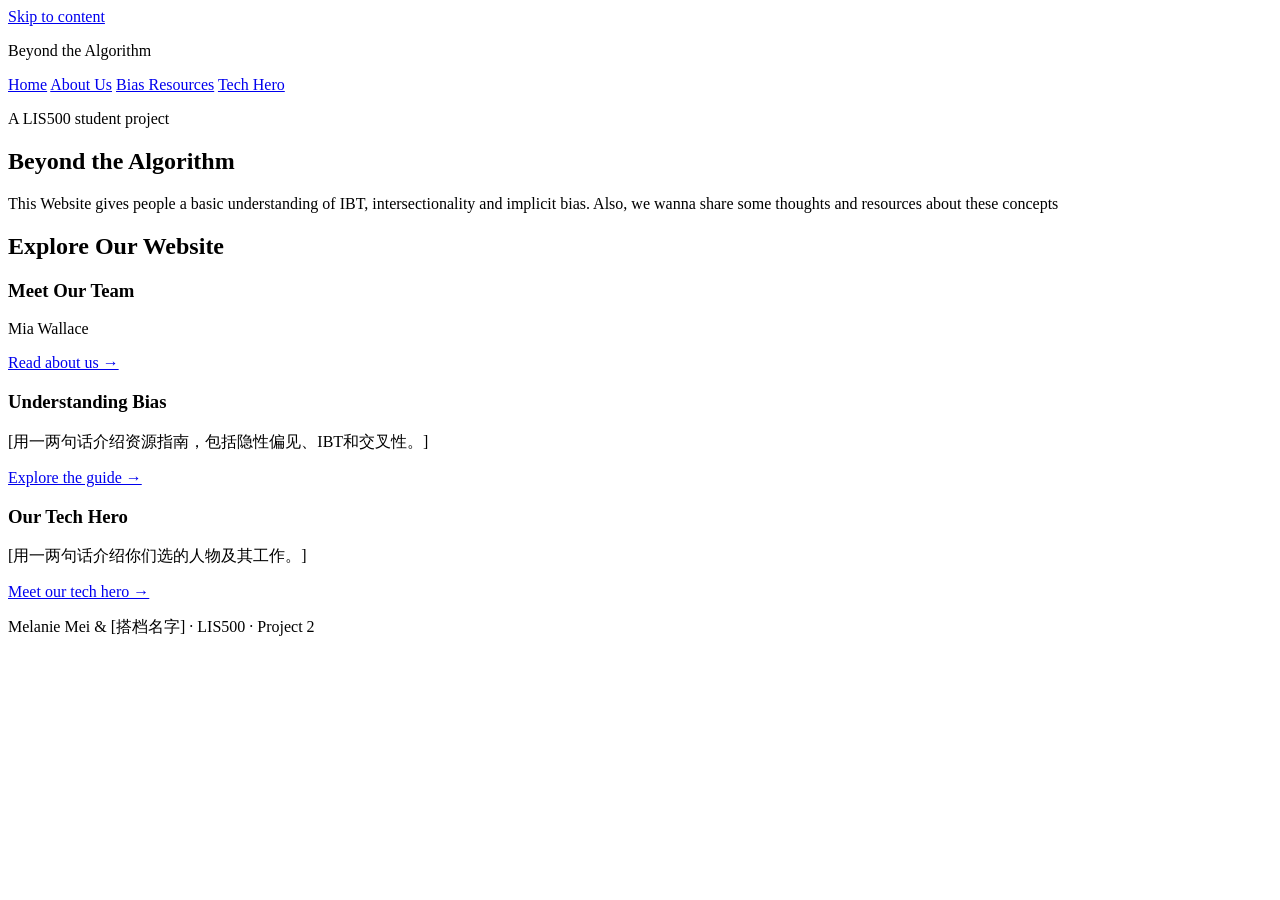
==== index.html @ 076794e0 "Update index.html" ====
<!DOCTYPE html>
<html lang="en">
<head>
  <meta charset="UTF-8">
  <meta name="viewport" content="width=device-width, initial-scale=1.0">
  <title>Beyond the Algorithm | Home</title>
  <link rel="stylesheet" href="stylepage.css">
</head>

<body>
  <!--
  This is the main page
  -->

  <a class="skip-link" href="#main">Skip to content</a>

  <header>
    <p class="site-name">Beyond the Algorithm</p>

    <nav aria-label="Main navigation">
      <a href="index.html" aria-current="page">Home</a>
      <a href="about.html">About Us</a>
      <a href="resources.html">Bias Resources</a>
      <a href="heroes.html">Tech Hero</a>
    </nav>
  </header>
   <!--
  Nevagation options
  -->

  <main id="main">
    <section class="intro">
      <p class="eyebrow">A LIS500 student project</p>
      <h1>Beyond the Algorithm</h1>
      <p>This Website gives people a basic understanding of IBT, intersectionality and implicit bias.
      Also, we wanna share some thoughts and resources about these concepts</p>
    </section>

    <section aria-labelledby="explore-heading">
      <h2 id="explore-heading">Explore Our Website</h2>

      <div class="cards">
        <article class="card">
          <h3>Meet Our Team</h3>
          <p>Mia Wallace</p>
          <a href="about.html">Read about us →</a>
        </article>

        <article class="card">
          <h3>Understanding Bias</h3>
          <p>[用一两句话介绍资源指南，包括隐性偏见、IBT和交叉性。]</p>
          <a href="resources.html">Explore the guide →</a>
        </article>

        <article class="card">
          <h3>Our Tech Hero</h3>
          <p>[用一两句话介绍你们选的人物及其工作。]</p>
          <a href="heroes.html">Meet our tech hero →</a>
        </article>
      </div>
    </section>
  </main>

  <footer>
    <p>Melanie Mei &amp; [搭档名字] · LIS500 · Project 2</p>
  </footer>
</body>
</html>
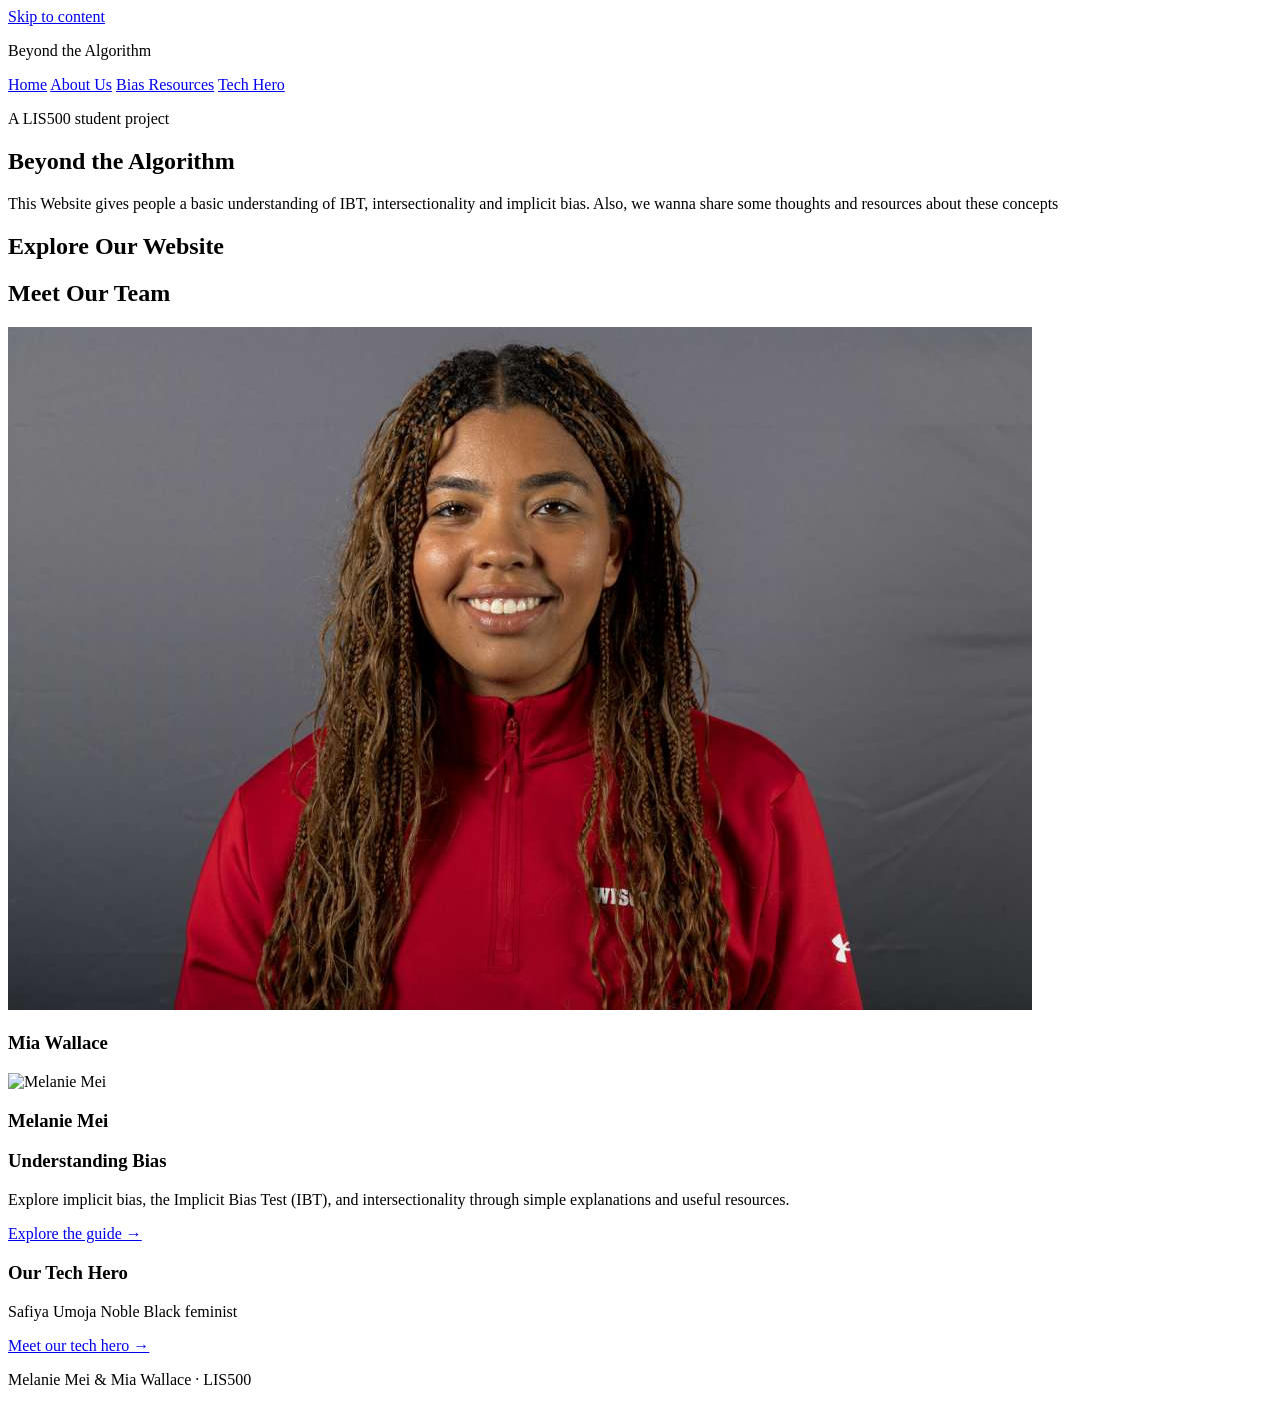
==== commit 27721d92: "Update index.html" ====
--- a/index.html
+++ b/index.html
@@ -38,23 +38,45 @@
 
     <section aria-labelledby="explore-heading">
       <h2 id="explore-heading">Explore Our Website</h2>
+      
+<!-- Team portraits and team members' names. MM -->
+<section class="team-section" aria-labelledby="team-heading">
+  <h2 id="team-heading">Meet Our Team</h2>
 
-      <div class="cards">
-        <article class="card">
-          <h3>Meet Our Team</h3>
-          <p>Mia Wallace</p>
-          <a href="about.html">Read about us →</a>
-        </article>
+  <div class="team-grid">
+    <article class="team-member">
+      <img
+        class="team-photo"
+        src="PHOTO-2026-10-05-20-46-10.jpg"
+        alt="Mia Wallace"
+      >
 
+      <h3>Mia Wallace</h3>
+    </article>
+
+    <article class="team-member">
+      <img
+        class="team-photo"
+        src="IMG_7918.HEIC"
+        alt="Melanie Mei"
+      >
+
+      <h3>Melanie Mei</h3>
+    </article>
+  </div>
+</section>
+      
+<!-- A glance of our site MM -->
         <article class="card">
           <h3>Understanding Bias</h3>
-          <p>[用一两句话介绍资源指南，包括隐性偏见、IBT和交叉性。]</p>
+          <p>Explore implicit bias, the Implicit Bias Test (IBT), and intersectionality through simple explanations and useful resources. </p>
           <a href="resources.html">Explore the guide →</a>
         </article>
 
         <article class="card">
           <h3>Our Tech Hero</h3>
-          <p>[用一两句话介绍你们选的人物及其工作。]</p>
+          <p>Safiya Umoja Noble
+               Black feminist</p>
           <a href="heroes.html">Meet our tech hero →</a>
         </article>
       </div>
@@ -62,7 +84,7 @@
   </main>
 
   <footer>
-    <p>Melanie Mei &amp; [搭档名字] · LIS500 · Project 2</p>
+    <p>Melanie Mei &amp; Mia Wallace · LIS500</p>
   </footer>
 </body>
 </html>
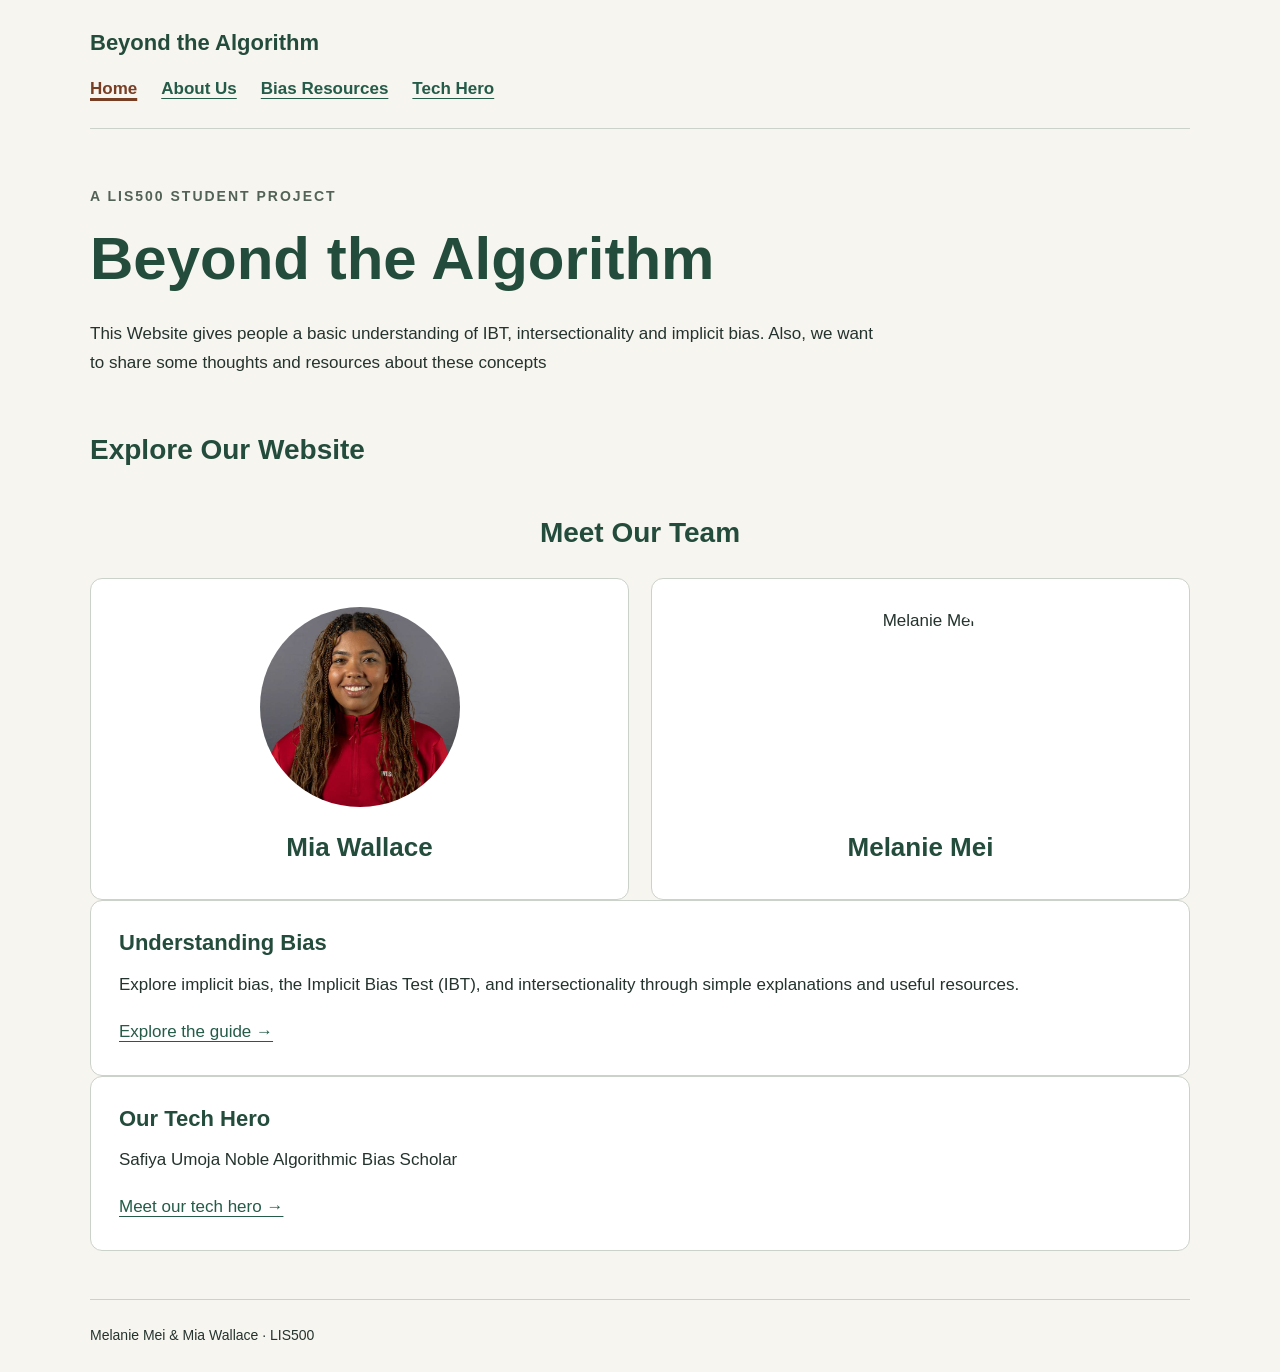
==== commit d88e45ff: "Correct grammar in index.html content" ====
--- a/index.html
+++ b/index.html
@@ -33,7 +33,7 @@
       <p class="eyebrow">A LIS500 student project</p>
       <h1>Beyond the Algorithm</h1>
       <p>This Website gives people a basic understanding of IBT, intersectionality and implicit bias.
-      Also, we wanna share some thoughts and resources about these concepts</p>
+      Also, we want to share some thoughts and resources about these concepts</p>
     </section>
 
     <section aria-labelledby="explore-heading">
@@ -76,7 +76,7 @@
         <article class="card">
           <h3>Our Tech Hero</h3>
           <p>Safiya Umoja Noble
-               Black feminist</p>
+               Algorithmic Bias Scholar</p>
           <a href="heroes.html">Meet our tech hero →</a>
         </article>
       </div>
--- a/stylepage.css
+++ b/stylepage.css
@@ -0,0 +1,322 @@
+/* Shared stylesheet for all four pages，makes the content style stay consistent. White background and dark color content make it readable MM */
+
+* {
+  box-sizing: border-box;
+}
+
+body {
+  margin: 0;
+  background-color: #f7f5ef;
+  color: #24332e;
+  font-family: Arial, Helvetica, sans-serif;
+  font-size: 17px;
+  line-height: 1.7;
+}
+
+header,
+main,
+footer {
+  width: min(1100px, 90%);
+  margin: 0 auto;
+}
+
+main {
+  padding-bottom: 48px;
+}
+
+p {
+  margin: 0 0 18px;
+}
+
+h1,
+h2,
+h3 {
+  color: #234c3c;
+  line-height: 1.25;
+  overflow-wrap: anywhere;
+}
+
+h1 {
+  margin: 12px 0 24px;
+  font-size: clamp(36px, 6vw, 60px);
+}
+
+h2 {
+  margin: 0 0 20px;
+  font-size: 28px;
+}
+
+h3 {
+  margin: 0 0 14px;
+  font-size: 22px;
+}
+
+.panel h2:not(:first-child),
+.panel h3 {
+  margin-top: 28px;
+}
+
+/* */
+
+a {
+  color: #245b49;
+  text-decoration: underline;
+  text-underline-offset: 4px;
+  overflow-wrap: anywhere;
+}
+
+a:hover {
+  color: #773e24;
+}
+
+a:focus-visible {
+  outline: 3px solid #773e24;
+  outline-offset: 5px;
+}
+
+.skip-link {
+  position: absolute;
+  left: -10000px;
+}
+
+.skip-link:focus {
+  top: 12px;
+  left: 12px;
+  padding: 12px 18px;
+  background-color: #ffffff;
+  z-index: 10;
+}
+
+/* Header and Navigation setting, consistent throughout the website MM*/
+
+header {
+  padding: 24px 0;
+  border-bottom: 1px solid #cbd2ca;
+}
+
+.site-name {
+  margin: 0 0 14px;
+  color: #234c3c;
+  font-size: 22px;
+  font-weight: bold;
+}
+
+nav {
+  display: flex;
+  flex-wrap: wrap;
+  gap: 12px 24px;
+}
+
+nav a {
+  font-weight: bold;
+}
+
+nav a[aria-current="page"] {
+  color: #773e24;
+  text-decoration-thickness: 3px;
+}
+
+/*Page introduction style MM */
+
+.intro {
+  max-width: 800px;
+  padding: 56px 0 36px;
+}
+
+.eyebrow {
+  margin-bottom: 12px;
+  color: #526257;
+  font-size: 14px;
+  font-weight: bold;
+  letter-spacing: 2px;
+  text-transform: uppercase;
+}
+
+/* Cards make the content easy to read */
+
+.cards {
+  display: grid;
+  grid-template-columns: repeat(3, minmax(0, 1fr));
+  gap: 22px;
+}
+
+.card,
+.panel,
+.team-member {
+  min-width: 0;
+  padding: 28px;
+  background-color: #ffffff;
+  border: 1px solid #cbd2ca;
+  border-radius: 12px;
+}
+
+.card p:last-child,
+.panel p:last-child,
+.team-member p:last-child {
+  margin-bottom: 0;
+}
+
+/* team members' name and photo, suitable sizing of photo won't interupt visitors MM */
+
+.team-section {
+  margin-top: 48px;
+}
+
+.team-section > h2 {
+  margin-bottom: 28px;
+  text-align: center;
+}
+
+.team-grid {
+  display: grid;
+  grid-template-columns: repeat(2, minmax(0, 1fr));
+  gap: 22px;
+}
+
+.team-member {
+  text-align: center;
+}
+
+.team-photo {
+  display: block;
+  width: 200px;
+  height: auto;
+  aspect-ratio: 1;
+  max-width: 100%;
+  margin: 0 auto 24px;
+  object-fit: cover;
+  object-position: center;
+  border-radius: 50%;
+}
+
+.team-member h3 {
+  margin: 0 0 8px;
+  font-size: 26px;
+}
+
+.team-major {
+  margin: 0 0 16px;
+  color: #526257;
+  font-size: 15px;
+}
+
+/* clear resource guide motivate visitors to read MM */
+
+.panel {
+  margin-top: 24px;
+  scroll-margin-top: 24px;
+}
+
+.page-links {
+  padding: 18px 0;
+  border-top: 1px solid #cbd2ca;
+  border-bottom: 1px solid #cbd2ca;
+}
+
+ul,
+ol {
+  padding-left: 24px;
+}
+
+li {
+  margin-bottom: 12px;
+}
+
+.resource-list li {
+  margin-bottom: 24px;
+}
+
+.resource-list li:last-child {
+  margin-bottom: 0;
+}
+
+.resource-list a {
+  font-weight: bold;
+}
+
+.resource-list p {
+  margin: 6px 0 0;
+}
+
+
+img {
+  display: block;
+  max-width: 100%;
+  height: auto;
+  border-radius: 10px;
+}
+
+figure {
+  margin: 24px 0;
+}
+
+figcaption {
+  margin-top: 8px;
+  color: #526257;
+  font-size: 14px;
+}
+
+video {
+  display: block;
+  width: 100%;
+  border-radius: 10px;
+}
+
+audio {
+  display: block;
+  width: 100%;
+}
+
+iframe {
+  display: block;
+  width: 100%;
+  max-width: 100%;
+  aspect-ratio: 16 / 9;
+  height: auto;
+  border: 0;
+  border-radius: 10px;
+}
+
+/* Footer of the website, have some basic information. MM*/
+
+footer {
+  padding: 24px 0;
+  border-top: 1px solid #cbd2ca;
+  font-size: 14px;
+}
+
+footer p {
+  margin: 0;
+}
+
+
+/* Stack cards and team profiles on smaller screens. MM */
+
+@media (max-width: 750px) {
+  .cards,
+  .team-grid {
+    grid-template-columns: 1fr;
+  }
+
+  .intro {
+    padding-top: 36px;
+  }
+
+  .card,
+  .panel,
+  .team-member {
+    padding: 22px;
+  }
+
+  nav {
+    gap: 12px 18px;
+  }
+
+  h2 {
+    font-size: 25px;
+  }
+
+  .team-section {
+    margin-top: 36px;
+  }
+}
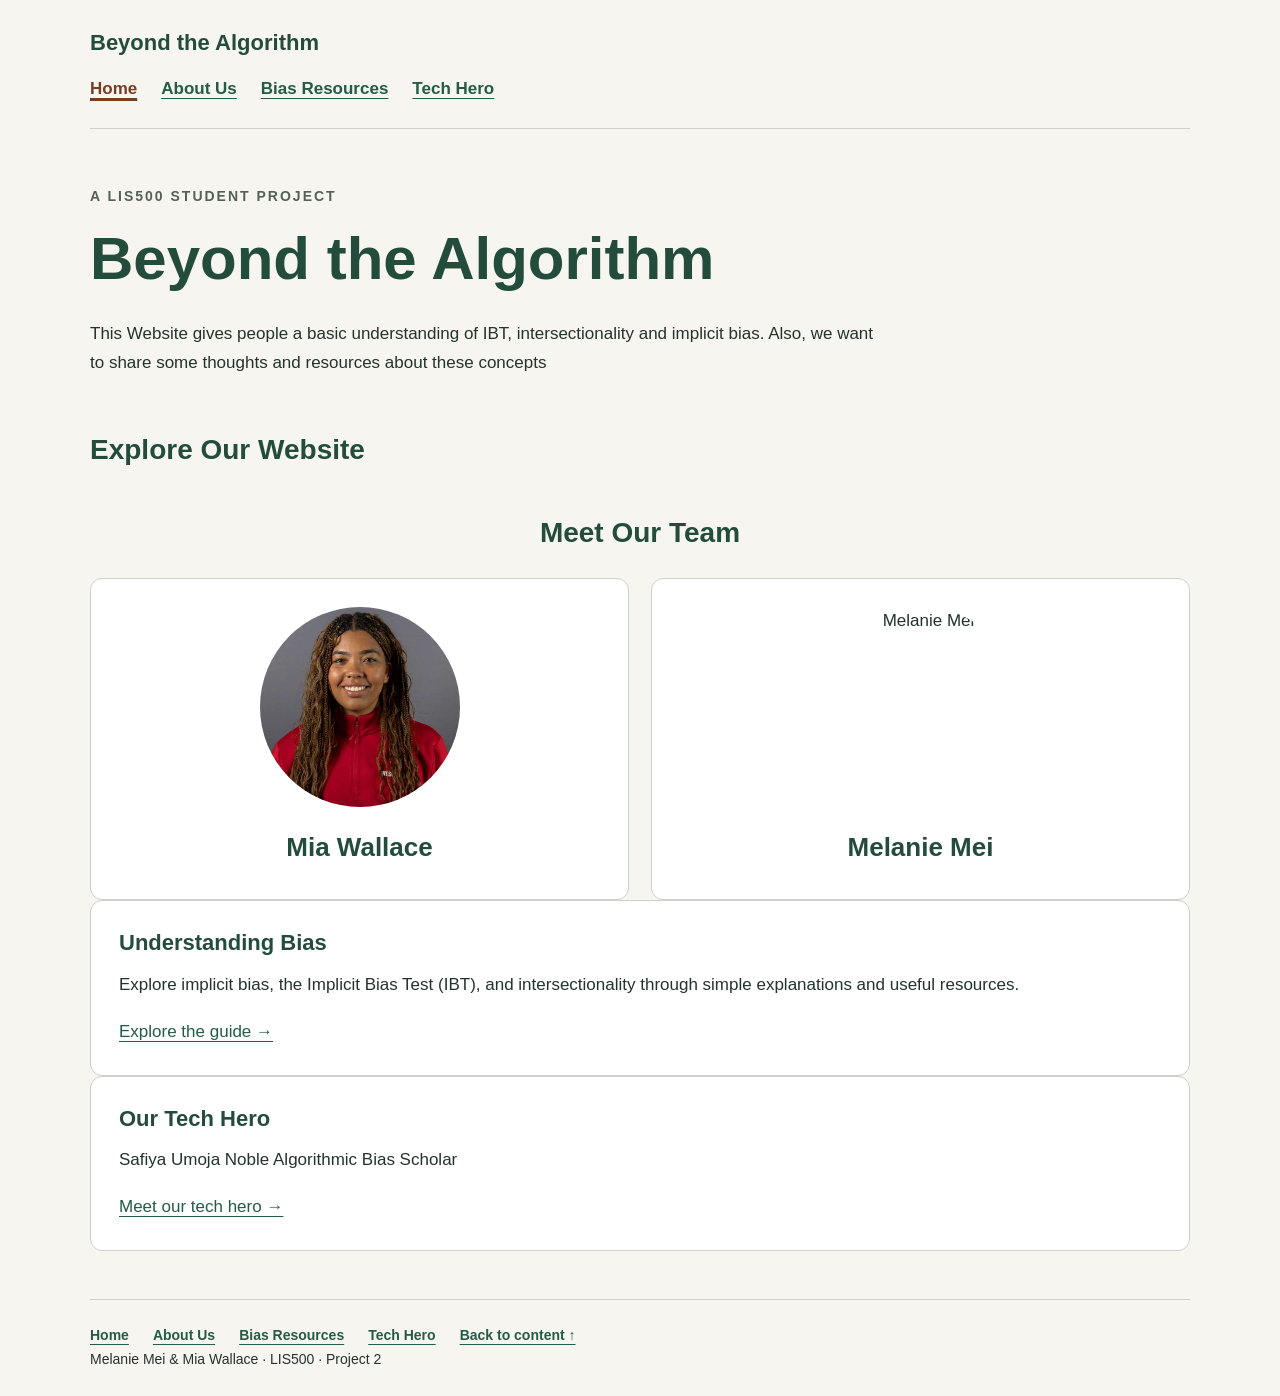
==== commit e8c53d8d: "Update index.html" ====
--- a/index.html
+++ b/index.html
@@ -83,8 +83,18 @@
     </section>
   </main>
 
-  <footer>
-    <p>Melanie Mei &amp; Mia Wallace · LIS500</p>
-  </footer>
+ <footer>
+  <!-- Footer navigation lets readers visit another page
+       without scrolling back to the top. MM -->
+  <nav class="footer-nav" aria-label="Footer navigation">
+    <a href="index.html">Home</a>
+    <a href="about.html">About Us</a>
+    <a href="resources.html">Bias Resources</a>
+    <a href="heroes.html">Tech Hero</a>
+    <a href="#main">Back to content ↑</a>
+  </nav>
+
+  <p>Melanie Mei &amp; Mia Wallace · LIS500 · Project 2</p>
+</footer>
 </body>
 </html>
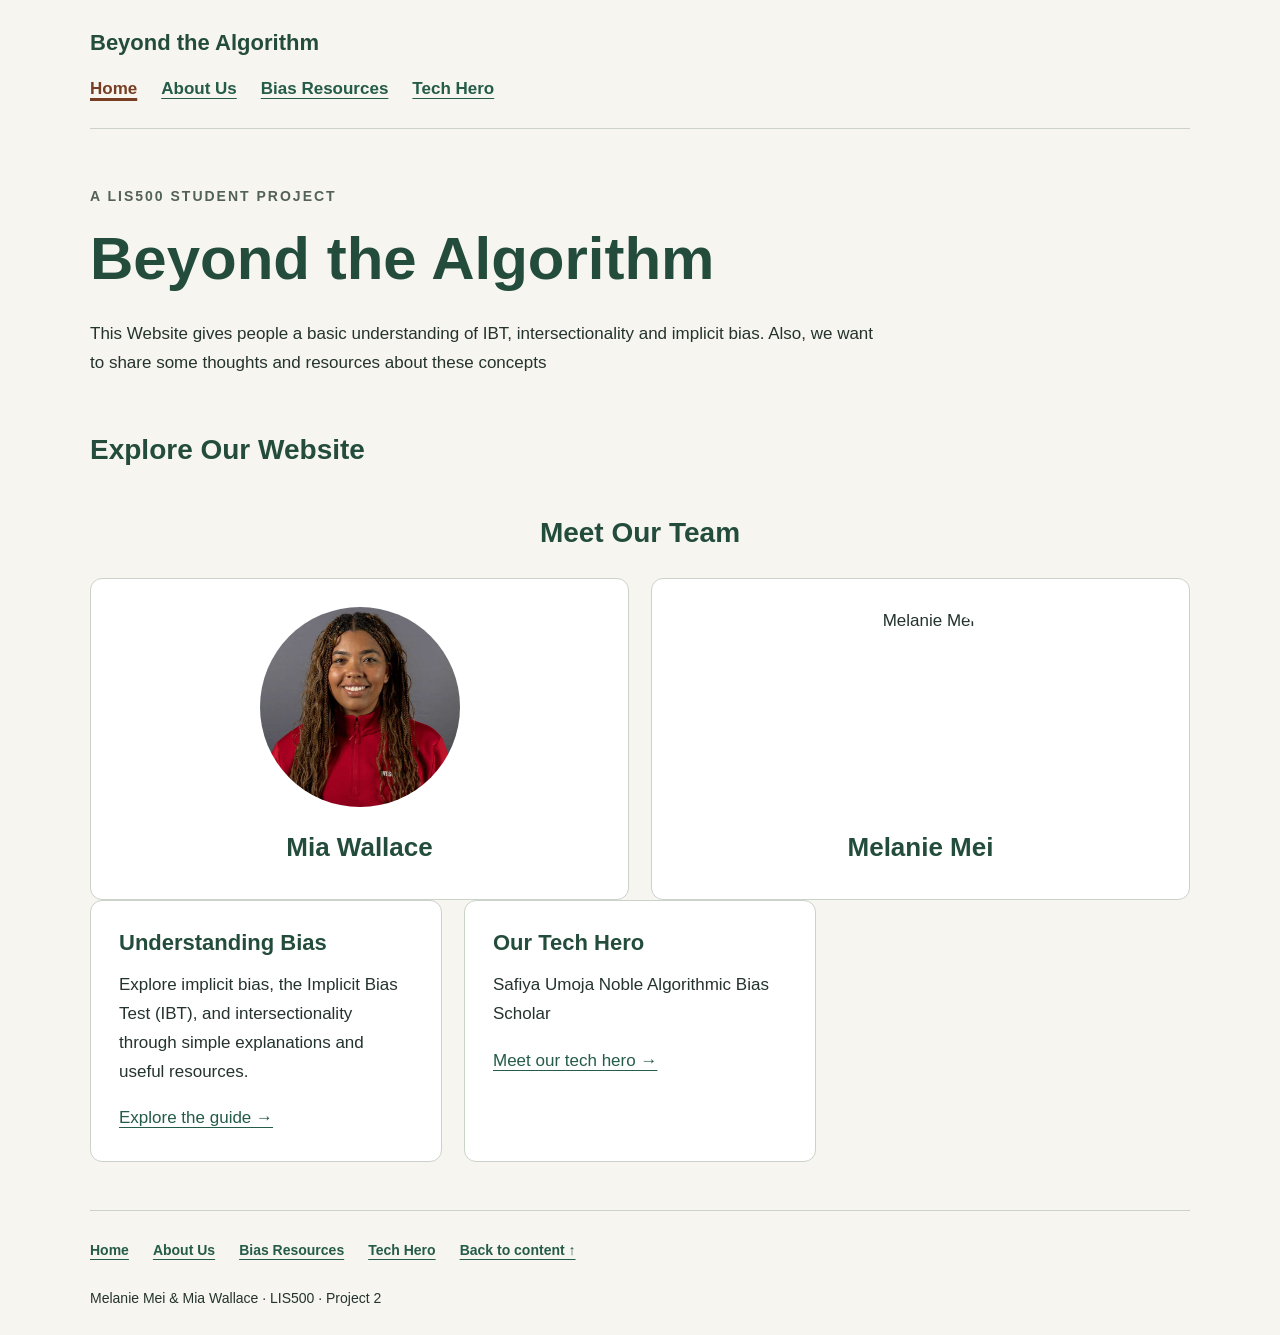
==== commit 373559f8: "Update index.html" ====
--- a/index.html
+++ b/index.html
@@ -50,7 +50,7 @@
         src="PHOTO-2026-10-05-20-46-10.jpg"
         alt="Mia Wallace"
       >
-
+<!-- Same sized portraits and framed team member section, reduce distructions and easy to read -->
       <h3>Mia Wallace</h3>
     </article>
 
@@ -67,6 +67,7 @@
 </section>
       
 <!-- A glance of our site MM -->
+      <div class="cards home-cards">
         <article class="card">
           <h3>Understanding Bias</h3>
           <p>Explore implicit bias, the Implicit Bias Test (IBT), and intersectionality through simple explanations and useful resources. </p>
--- a/stylepage.css
+++ b/stylepage.css
@@ -320,3 +320,12 @@
     margin-top: 36px;
   }
 }
+/* Separate footer links from the author information. MM */
+.footer-nav {
+  margin-bottom: 20px;
+  gap: 12px 24px;
+}
+
+.footer-nav a {
+  padding: 4px 0;
+}
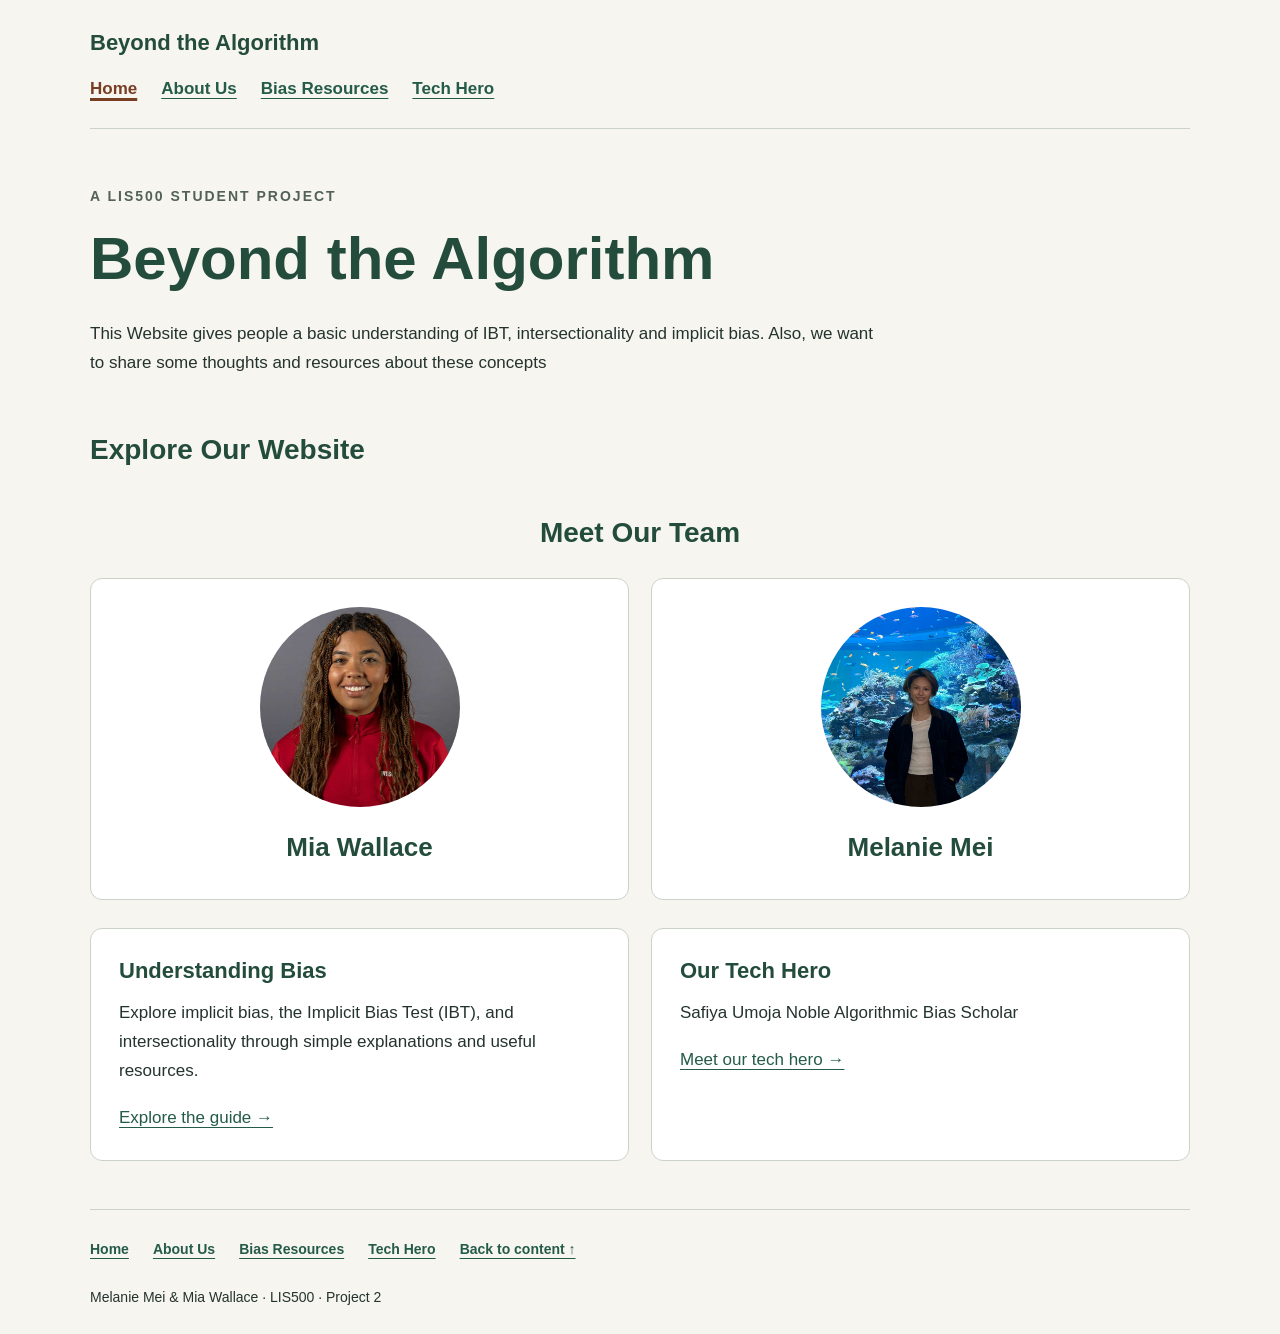
==== commit db8d1e8a: "Update index.html" ====
--- a/index.html
+++ b/index.html
@@ -57,7 +57,7 @@
     <article class="team-member">
       <img
         class="team-photo"
-        src="IMG_7918.HEIC"
+        src="IMG_7918.jpg"
         alt="Melanie Mei"
       >
 
--- a/stylepage.css
+++ b/stylepage.css
@@ -329,3 +329,14 @@
 .footer-nav a {
   padding: 4px 0;
 }
+/* Two resource cards on the homepage. MM */
+.home-cards {
+  grid-template-columns: repeat(2, minmax(0, 1fr));
+  margin-top: 28px;
+}
+
+@media (max-width: 750px) {
+  .home-cards {
+    grid-template-columns: 1fr;
+  }
+}
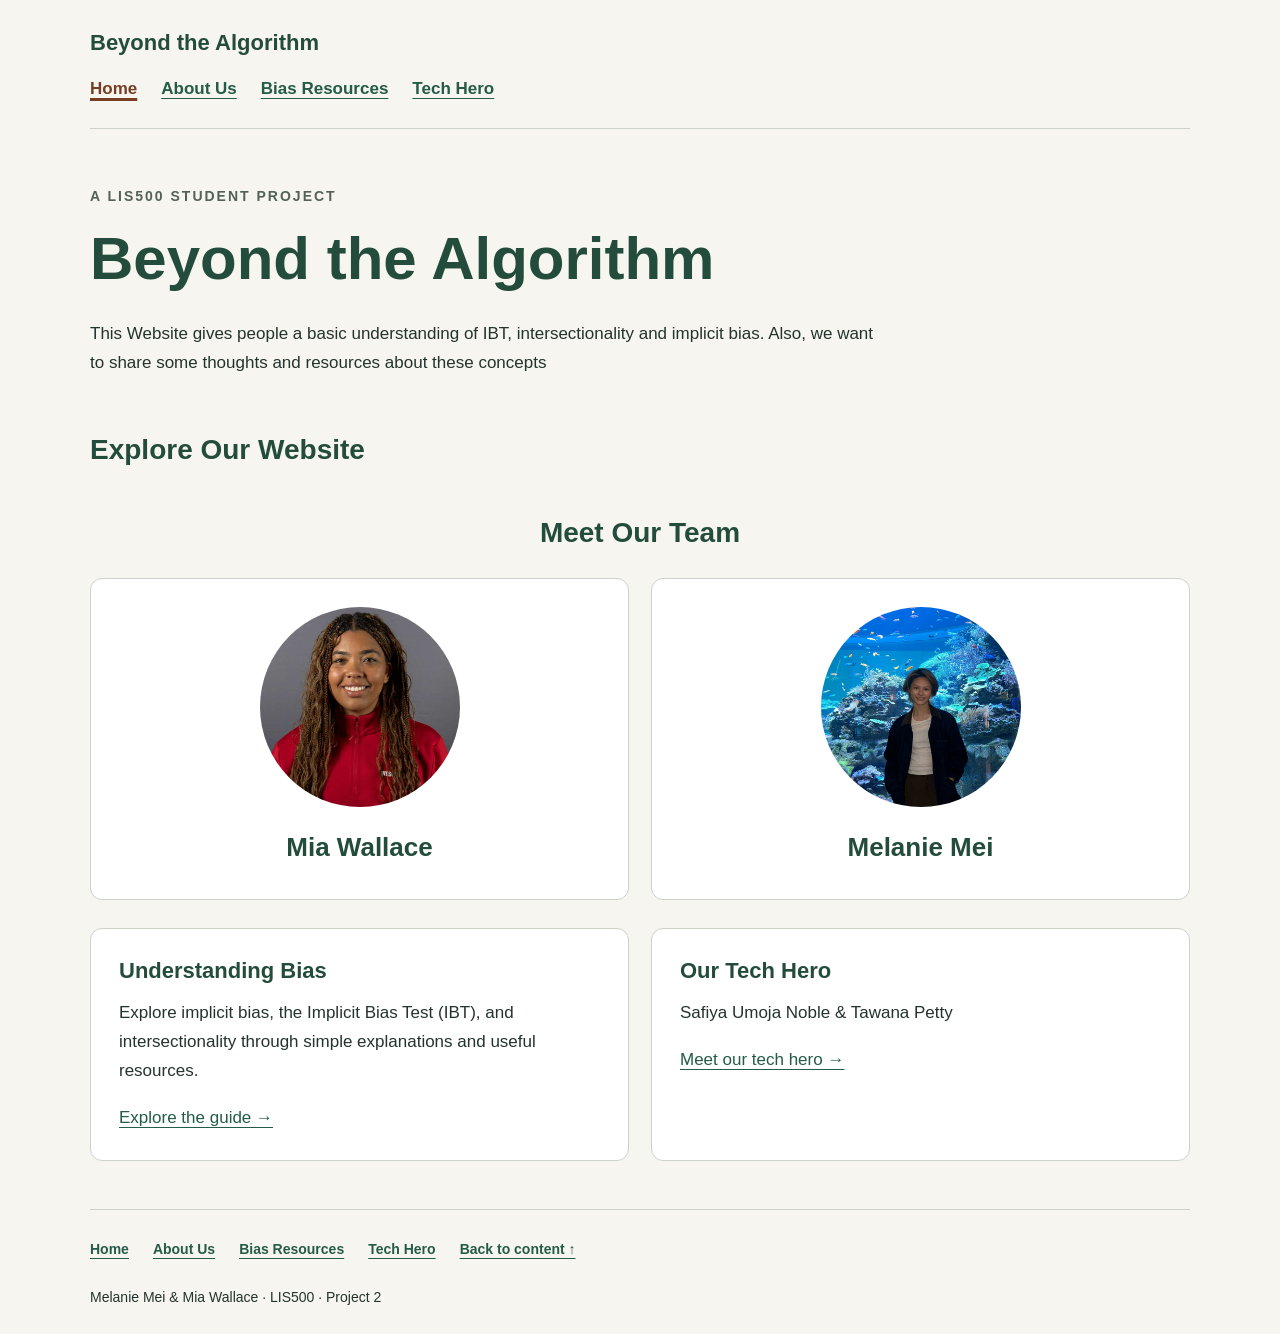
==== commit daec88a4: "Update index.html" ====
--- a/index.html
+++ b/index.html
@@ -76,8 +76,7 @@
 
         <article class="card">
           <h3>Our Tech Hero</h3>
-          <p>Safiya Umoja Noble
-               Algorithmic Bias Scholar</p>
+          <p>Safiya Umoja Noble & Tawana Petty</p>
           <a href="heroes.html">Meet our tech hero →</a>
         </article>
       </div>
--- a/stylepage.css
+++ b/stylepage.css
@@ -340,3 +340,10 @@
     grid-template-columns: 1fr;
   }
 }
+/* Keep the portrait at its original proportions. MM */
+.hero-photo {
+  width: 300px;
+  max-width: 100%;
+  height: auto;
+  margin-bottom: 12px;
+}
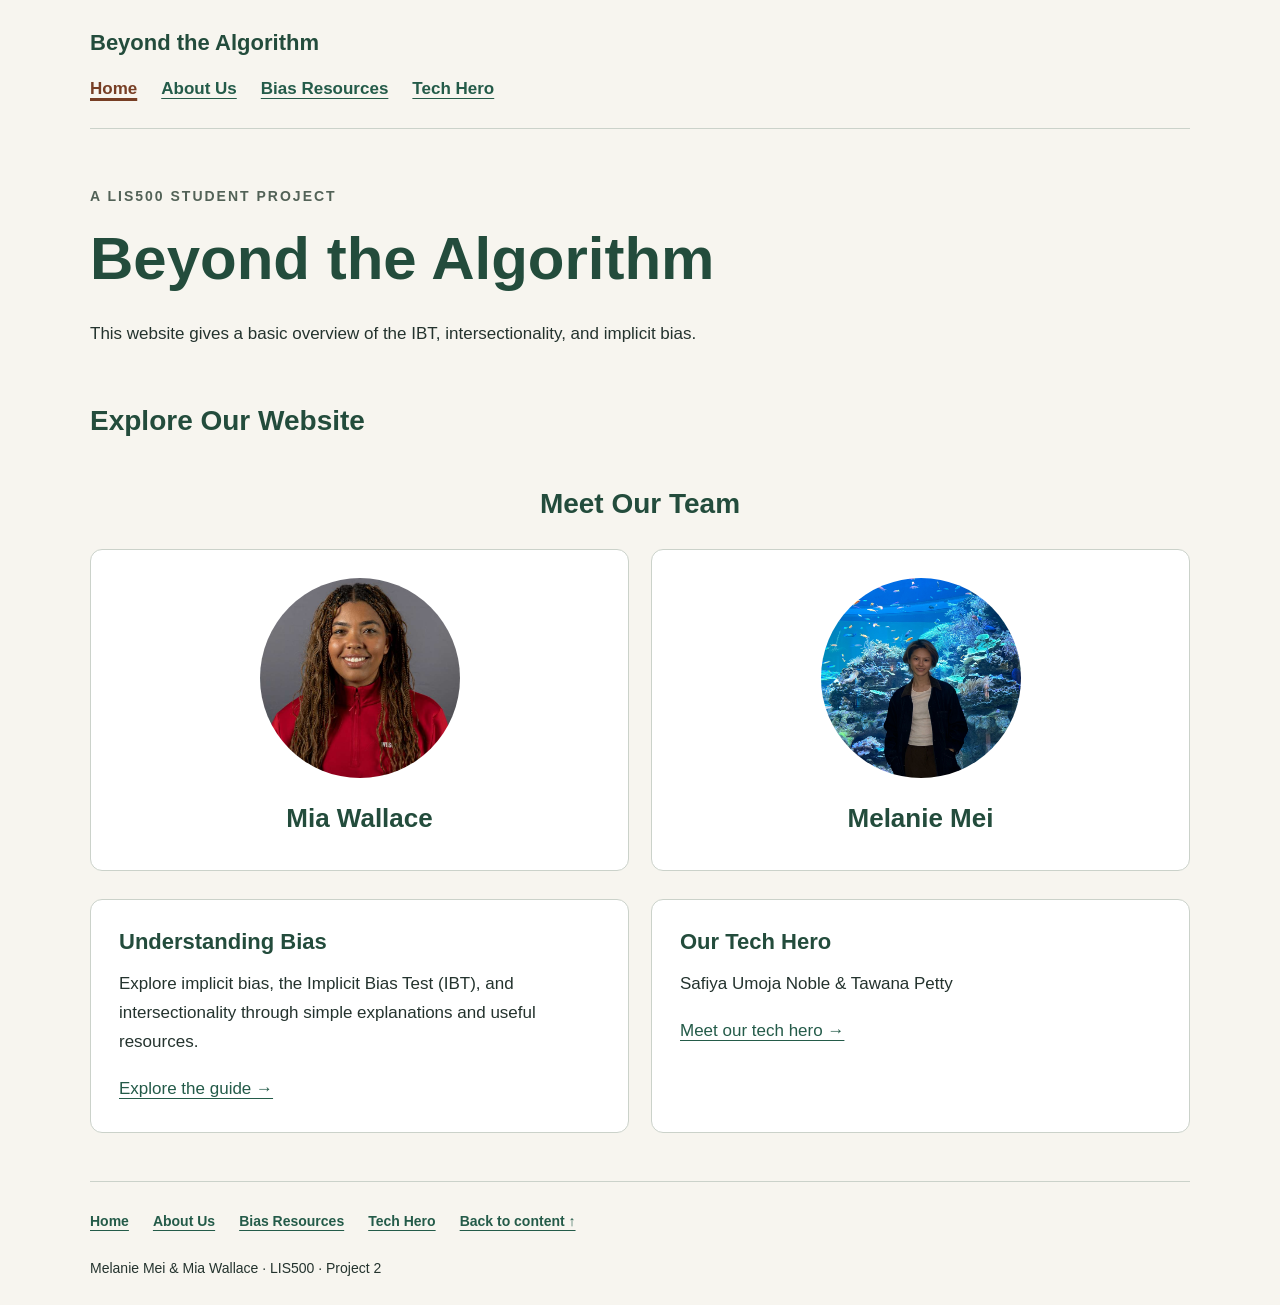
==== commit b2437792: "Update introductory paragraph in index.html" ====
--- a/index.html
+++ b/index.html
@@ -32,8 +32,8 @@
     <section class="intro">
       <p class="eyebrow">A LIS500 student project</p>
       <h1>Beyond the Algorithm</h1>
-      <p>This Website gives people a basic understanding of IBT, intersectionality and implicit bias.
-      Also, we want to share some thoughts and resources about these concepts</p>
+      <p>This website gives a basic overview of the IBT, intersectionality, and implicit bias.
+      </p>
     </section>
 
     <section aria-labelledby="explore-heading">
